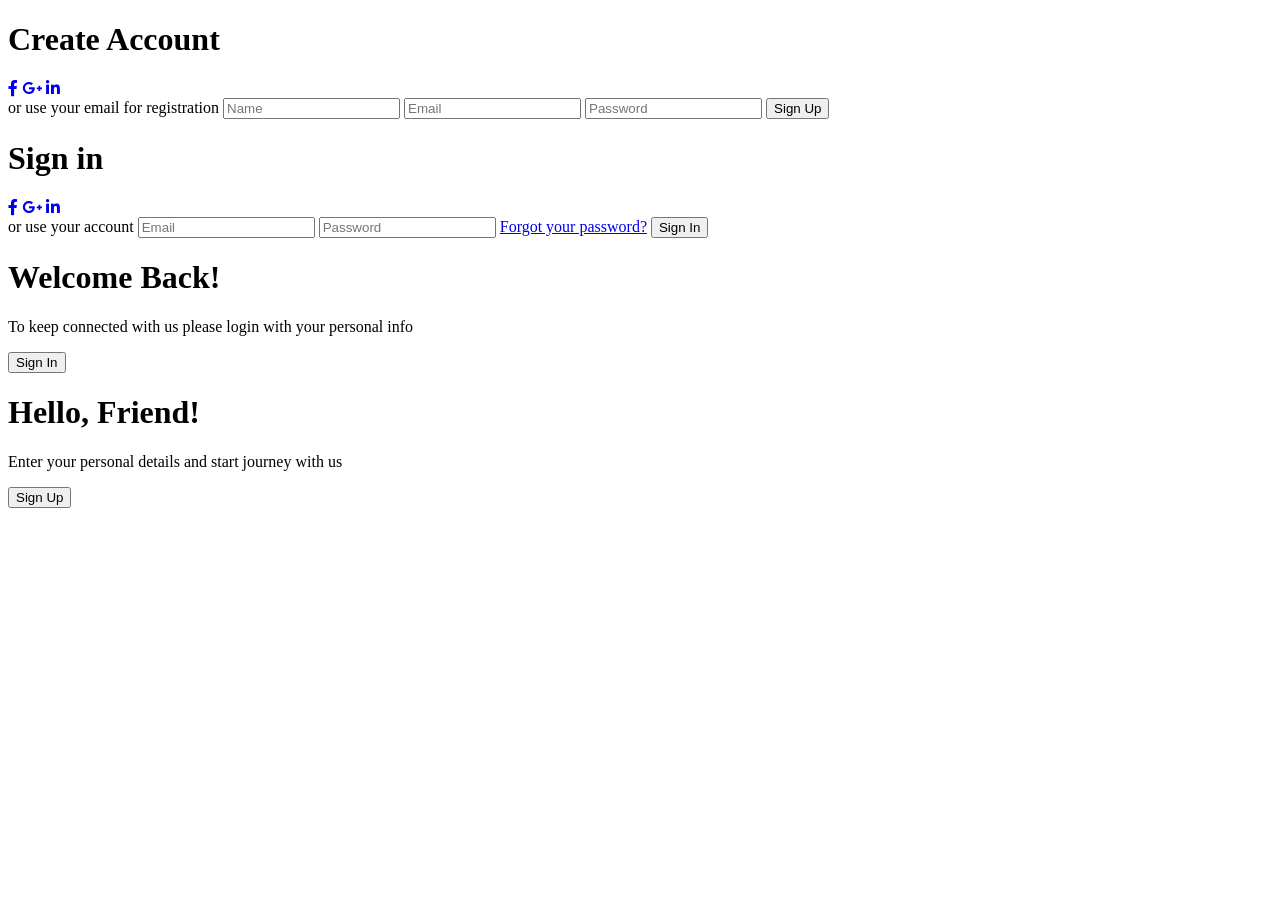
==== index.html @ 30cce62f "Added index.html" ====
<!DOCTYPE html>
<html lang="en">

<head>
    <meta charset="UTF-8">
    <meta http-equiv="X-UA-Compatible" content="IE=edge">
    <meta name="viewport" content="width=device-width, initial-scale=1.0">
    <title>Login Radius - Signin/Signup</title>
    <link rel="stylesheet" href="https://use.fontawesome.com/releases/v5.8.1/css/all.css"
        integrity="sha384-50oBUHEmvpQ+1lW4y57PTFmhCaXp0ML5d60M1M7uH2+nqUivzIebhndOJK28anvf" crossorigin="anonymous">
    <link rel="stylesheet" href="assets/CSS/style.css">
</head>

<body>
    <div class="container" id="container">
        <div class="form-container sign-up-container">
            <form action="#">
                <h1>Create Account</h1>
                <div class="social-container">
                    <a href="#" class="social"><i class="fab fa-facebook-f"></i></a>
                    <a href="#" class="social"><i class="fab fa-google-plus-g"></i></a>
                    <a href="#" class="social"><i class="fab fa-linkedin-in"></i></a>
                </div>
                <span>or use your email for registration</span>
                <input type="text" placeholder="Name" />
                <input type="email" placeholder="Email" />
                <input type="password" placeholder="Password" />
                <button>Sign Up</button>
            </form>
        </div>
        <div class="form-container sign-in-container">
            <form action="#">
                <h1>Sign in</h1>
                <div class="social-container">
                    <a href="#" class="social"><i class="fab fa-facebook-f"></i></a>
                    <a href="#" class="social"><i class="fab fa-google-plus-g"></i></a>
                    <a href="#" class="social"><i class="fab fa-linkedin-in"></i></a>
                </div>
                <span>or use your account</span>
                <input type="email" placeholder="Email" />
                <input type="password" placeholder="Password" />
                <a href="#">Forgot your password?</a>
                <button>Sign In</button>
            </form>
        </div>
        <div class="overlay-container">
            <div class="overlay">
                <div class="overlay-panel overlay-left">
                    <h1>Welcome Back!</h1>
                    <p>To keep connected with us please login with your personal info</p>
                    <button class="ghost" id="signIn">Sign In</button>
                </div>
                <div class="overlay-panel overlay-right">
                    <h1>Hello, Friend!</h1>
                    <p>Enter your personal details and start journey with us</p>
                    <button class="ghost" id="signUp">Sign Up</button>
                </div>
            </div>
        </div>
    </div>
    <script src="assets/JS/main.js"></script>
</body>

</html>
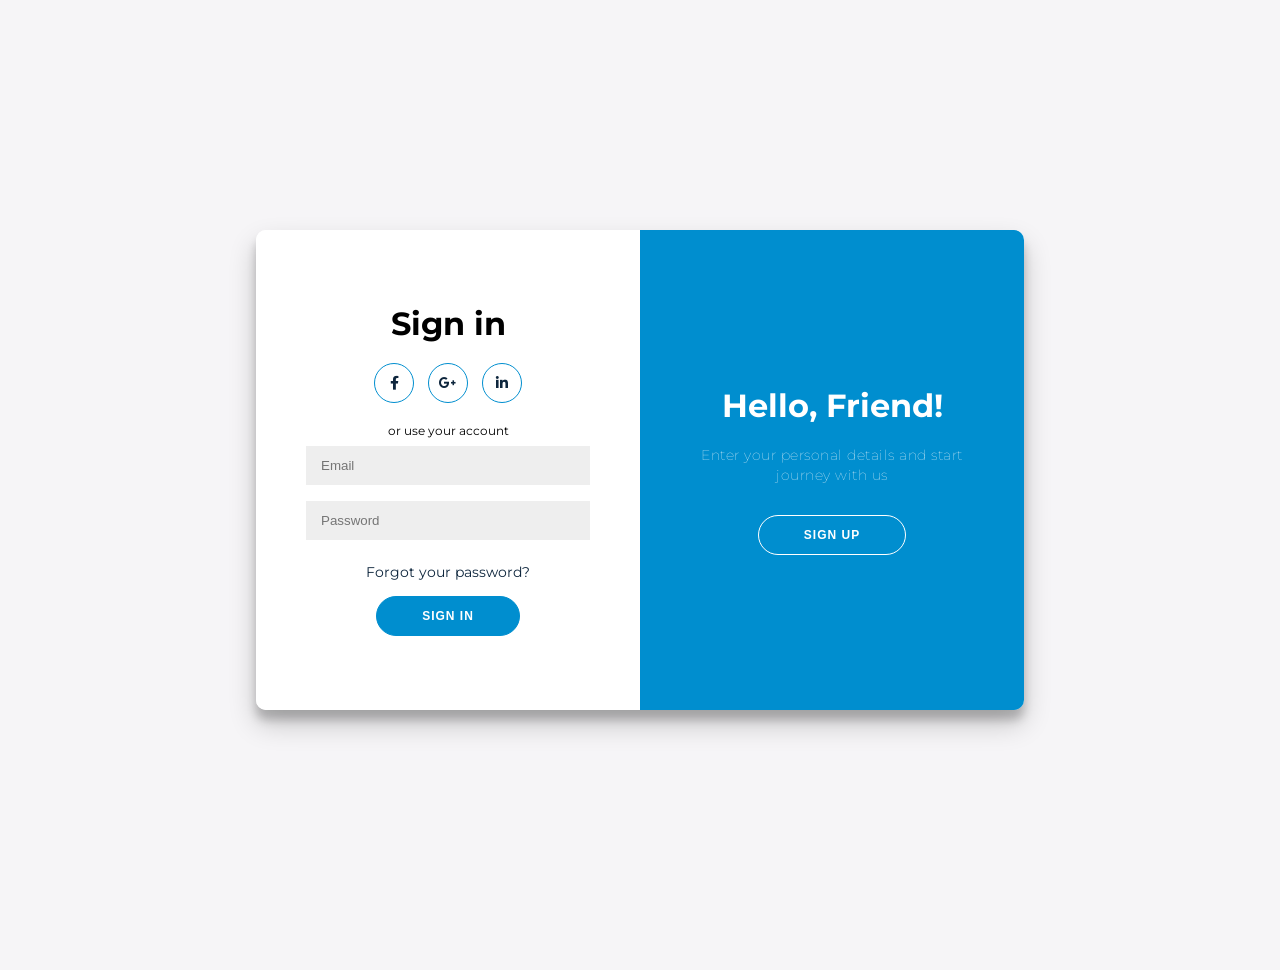
==== commit 141fc25a: "Update index.html" ====
--- a/index.html
+++ b/index.html
@@ -9,6 +9,220 @@
     <link rel="stylesheet" href="https://use.fontawesome.com/releases/v5.8.1/css/all.css"
         integrity="sha384-50oBUHEmvpQ+1lW4y57PTFmhCaXp0ML5d60M1M7uH2+nqUivzIebhndOJK28anvf" crossorigin="anonymous">
     <link rel="stylesheet" href="assets/CSS/style.css">
+    <style>
+        @import url('https://fonts.googleapis.com/css?family=Montserrat:400,800');
+
+* {
+    box-sizing: border-box;
+}
+
+body {
+    font-family: 'Montserrat', sans-serif;
+    background: #f6f5f7;
+    display: flex;
+    flex-direction: column;
+    justify-content: center;
+    align-items: center;
+    height: 100vh;
+    margin: -20px 0 50px;
+		margin-top: 20px;
+}
+
+h1 {
+    font-weight: bold;
+    margin: 0;
+}
+
+p {
+    font-size: 14px;
+    font-weight: 100;
+    line-height: 20px;
+    letter-spacing: .5px;
+    margin: 20px 0 30px;
+}
+
+span {
+    font-size: 12px;
+}
+
+a {
+    color: #0e263d;
+    font-size: 14px;
+    text-decoration: none;
+    margin: 15px 0;
+}
+
+.container {
+    background: #fff;
+    border-radius: 10px;
+    box-shadow: 0 14px 28px rgba(0, 0, 0, .2), 0 10px 10px rgba(0, 0, 0, .2);
+    position: relative;
+    overflow: hidden;
+    width: 768px;
+    max-width: 100%;
+    min-height: 480px;
+}
+
+.form-container form {
+    background: #fff;
+    display: flex;
+    flex-direction: column;
+    padding:  0 50px;
+    height: 100%;
+    justify-content: center;
+    align-items: center;
+    text-align: center;
+}
+
+.social-container {
+    margin: 20px 0;
+}
+
+.social-container a {
+    border: 1px solid #008ecf;
+    border-radius: 50%;
+    display: inline-flex;
+    justify-content: center;
+    align-items: center;
+    margin: 0 5px;
+    height: 40px;
+    width: 40px;
+}
+
+.form-container input {
+    background: #eee;
+    border: none;
+    padding: 12px 15px;
+    margin: 8px 0;
+    width: 100%;
+}
+
+button {
+    border-radius: 20px;
+    border: 1px solid #008ecf;
+    background: #008ecf;
+    color: #fff;
+    font-size: 12px;
+    font-weight: bold;
+    padding: 12px 45px;
+    letter-spacing: 1px;
+    text-transform: uppercase;
+    transition: transform 80ms ease-in;
+}
+
+button:active {
+    transform: scale(.95);
+}
+
+button:focus {
+    outline: none;
+}
+
+button.ghost {
+    background: transparent;
+    border-color: #fff;
+}
+
+.form-container {
+    position: absolute;
+    top: 0;
+    height: 100%;
+    transition: all .6s ease-in-out;
+}
+
+.sign-in-container {
+    left: 0;
+    width: 50%;
+    z-index: 2;
+}
+
+.sign-up-container {
+    left: 0;
+    width: 50%;
+    z-index: 1;
+    opacity: 0;
+}
+
+.overlay-container {
+    position: absolute;
+    top: 0;
+    left: 50%;
+    width: 50%;
+    height: 100%;
+    overflow: hidden;
+    transition: transform .6s ease-in-out;
+    z-index: 100;
+}
+
+.overlay {
+    background: #ff416c;
+    background: linear-gradient(to right, #008ecf, #008ecf) no-repeat 0 0 / cover;
+    color: #fff;
+    position: relative;
+    left: -100%;
+    height: 100%;
+    width: 200%;
+    transform: translateY(0);
+    transition: transform .6s ease-in-out;
+}
+
+.overlay-panel {
+    position: absolute;
+    top: 0;
+    display: flex;
+    flex-direction: column;
+    justify-content: center;
+    align-items: center;
+    padding: 0 40px;
+    height: 100%;
+    width: 50%;
+    text-align: center;
+    transform: translateY(0);
+    transition: transform .6s ease-in-out;
+}
+
+.overlay-right {
+    right: 0;
+    transform: translateY(0);
+}
+
+.overlay-left {
+    transform: translateY(-20%);
+}
+
+/* Move signin to right */
+.container.right-panel-active .sign-in-container {
+    transform: translateY(100%);
+}
+
+/* Move overlay to left */
+.container.right-panel-active .overlay-container {
+    transform: translateX(-100%);
+}
+
+/* Bring signup over signin */
+.container.right-panel-active .sign-up-container {
+    transform: translateX(100%);
+    opacity: 1;
+    z-index: 5;
+}
+
+/* Move overlay back to right */
+.container.right-panel-active .overlay {
+    transform: translateX(50%);
+}
+
+/* Bring back the text to center */
+.container.right-panel-active .overlay-left {
+    transform: translateY(0);
+}
+
+/* Same effect for right */
+.container.right-panel-active .overlay-right {
+    transform: translateY(20%);
+}
+
+    </style>
 </head>
 
 <body>
